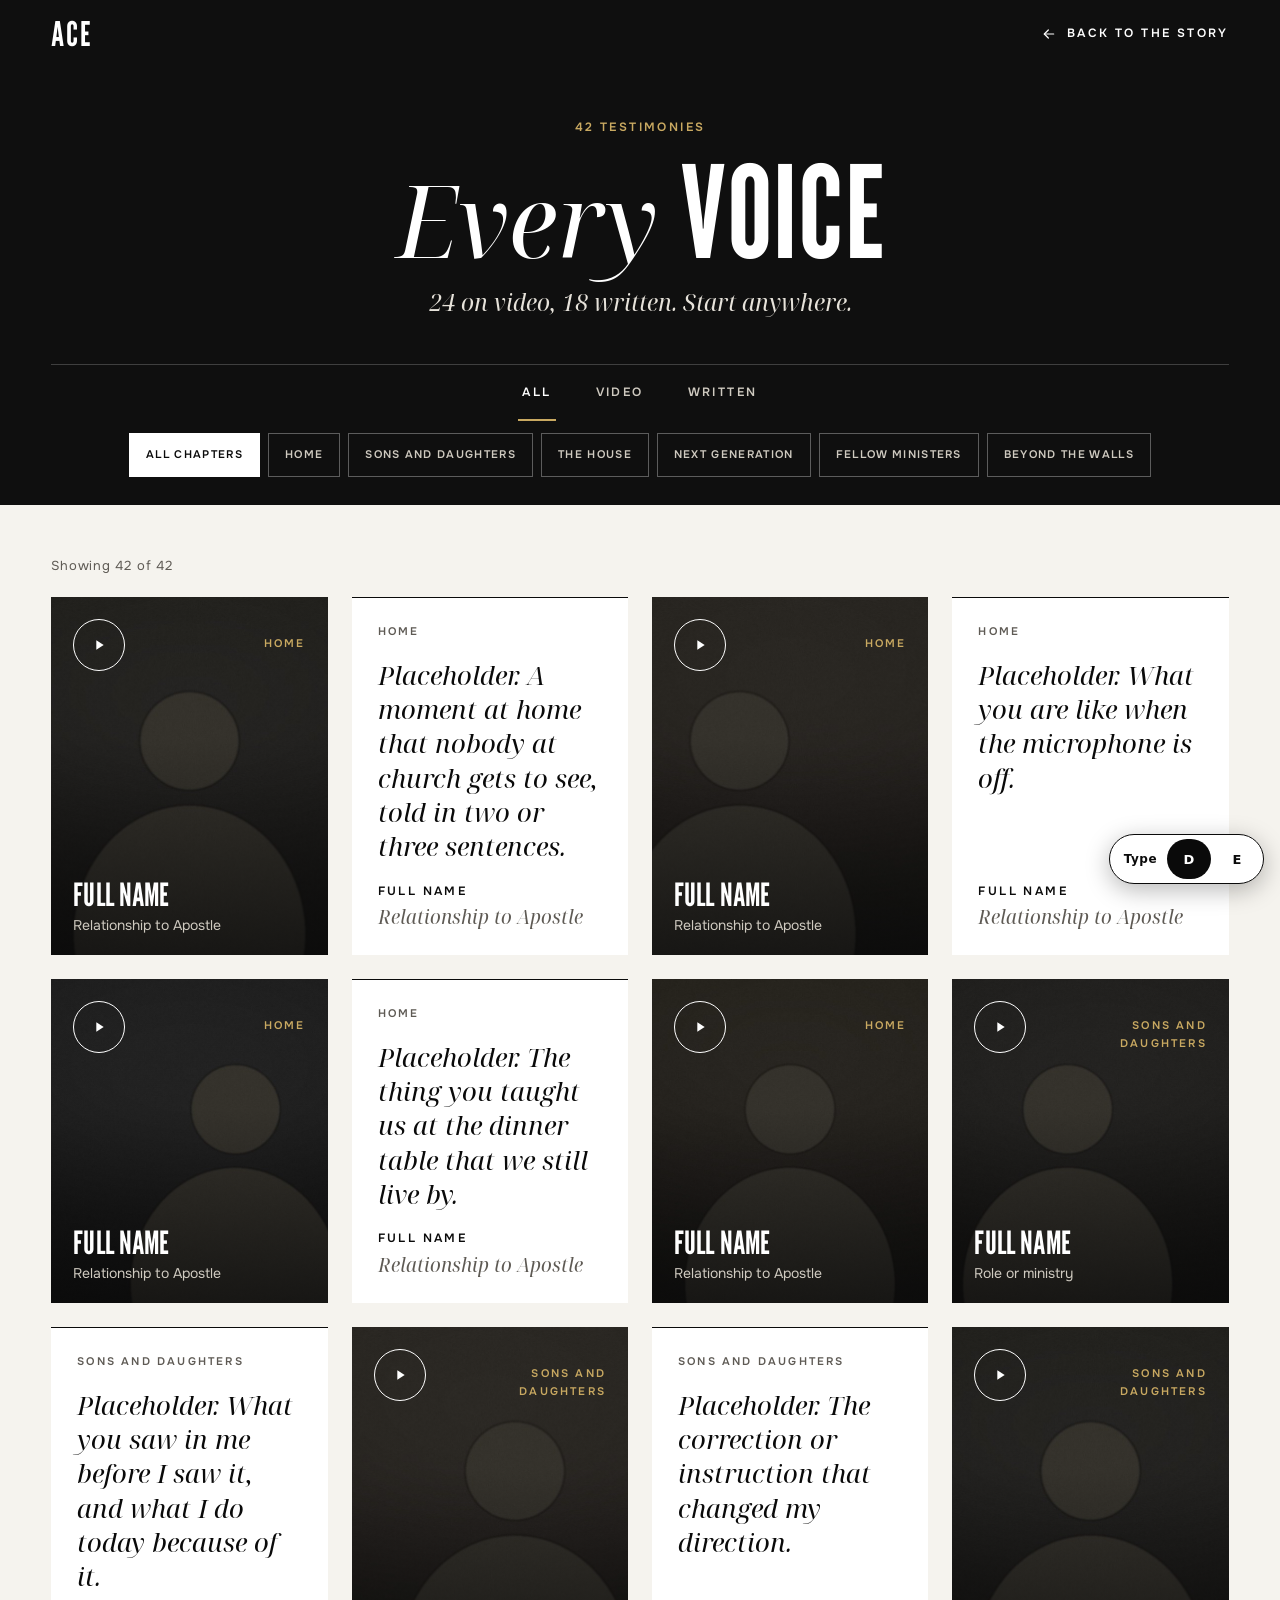
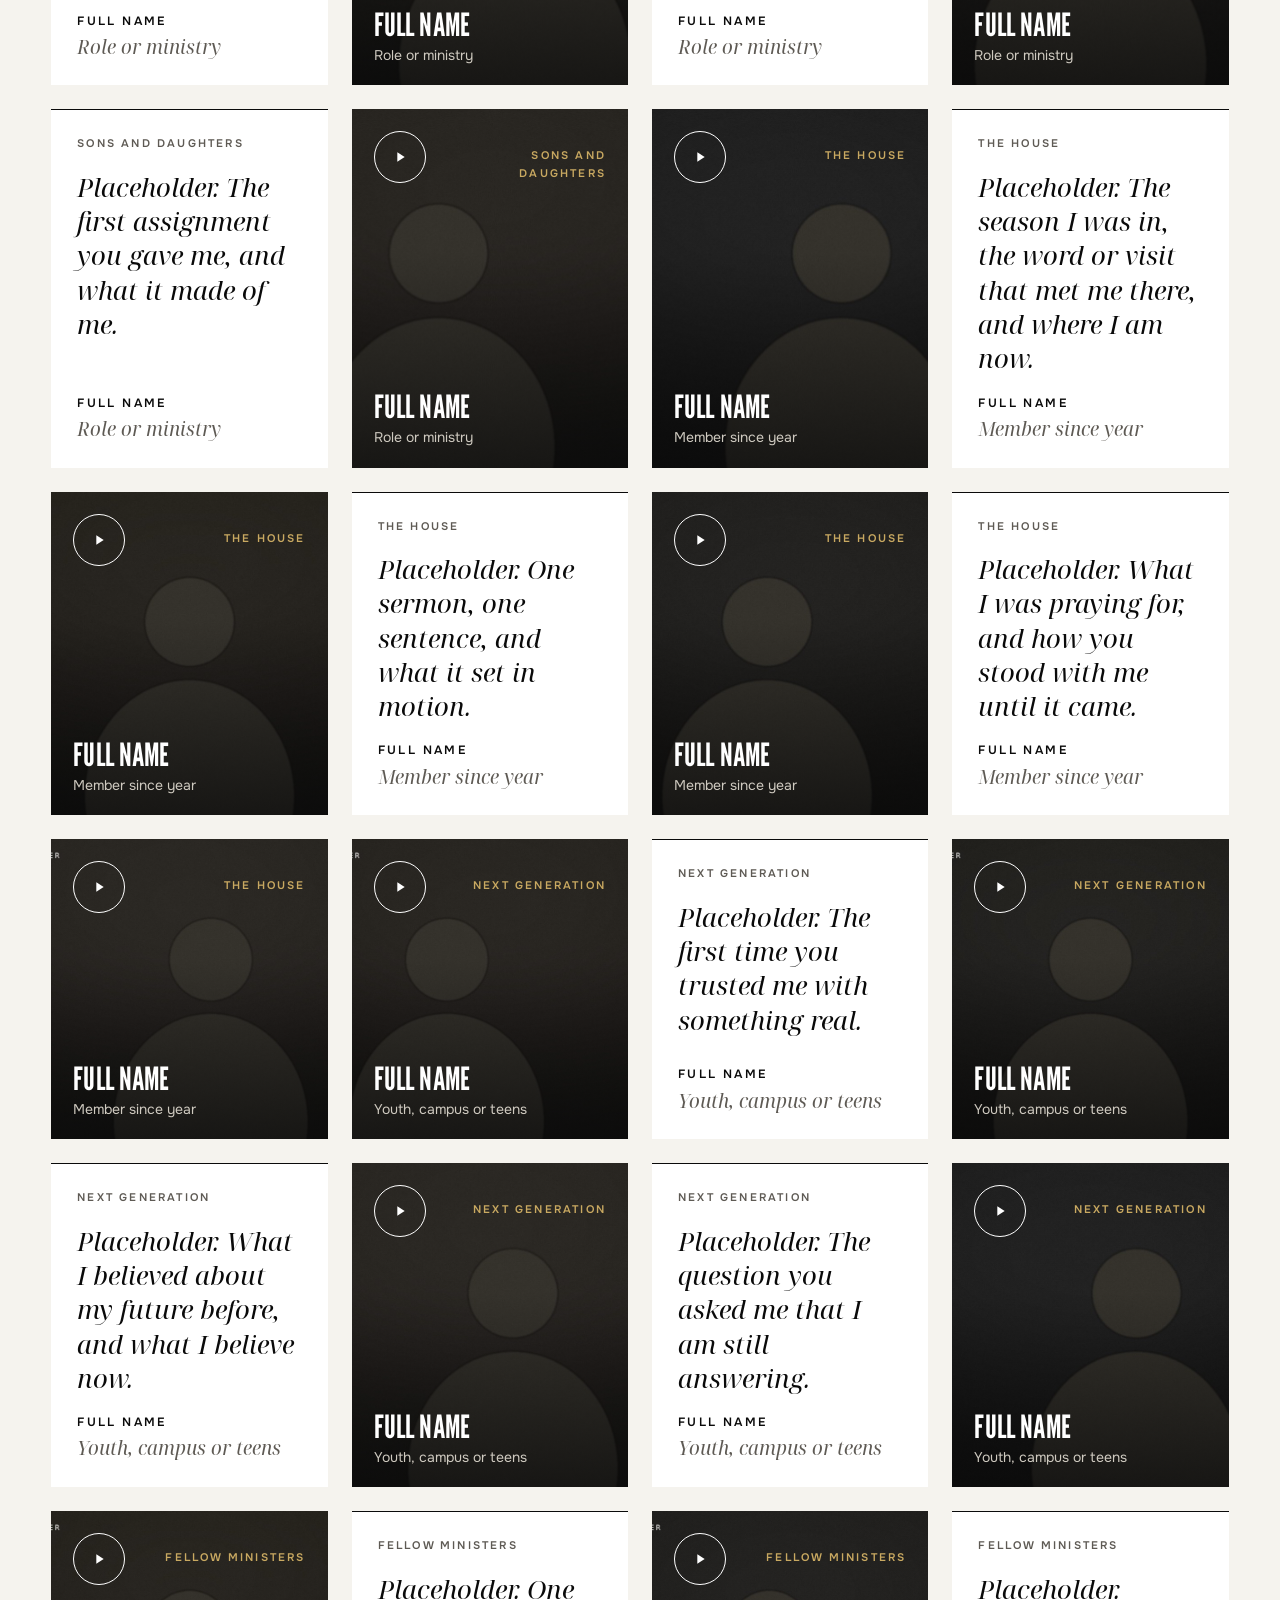
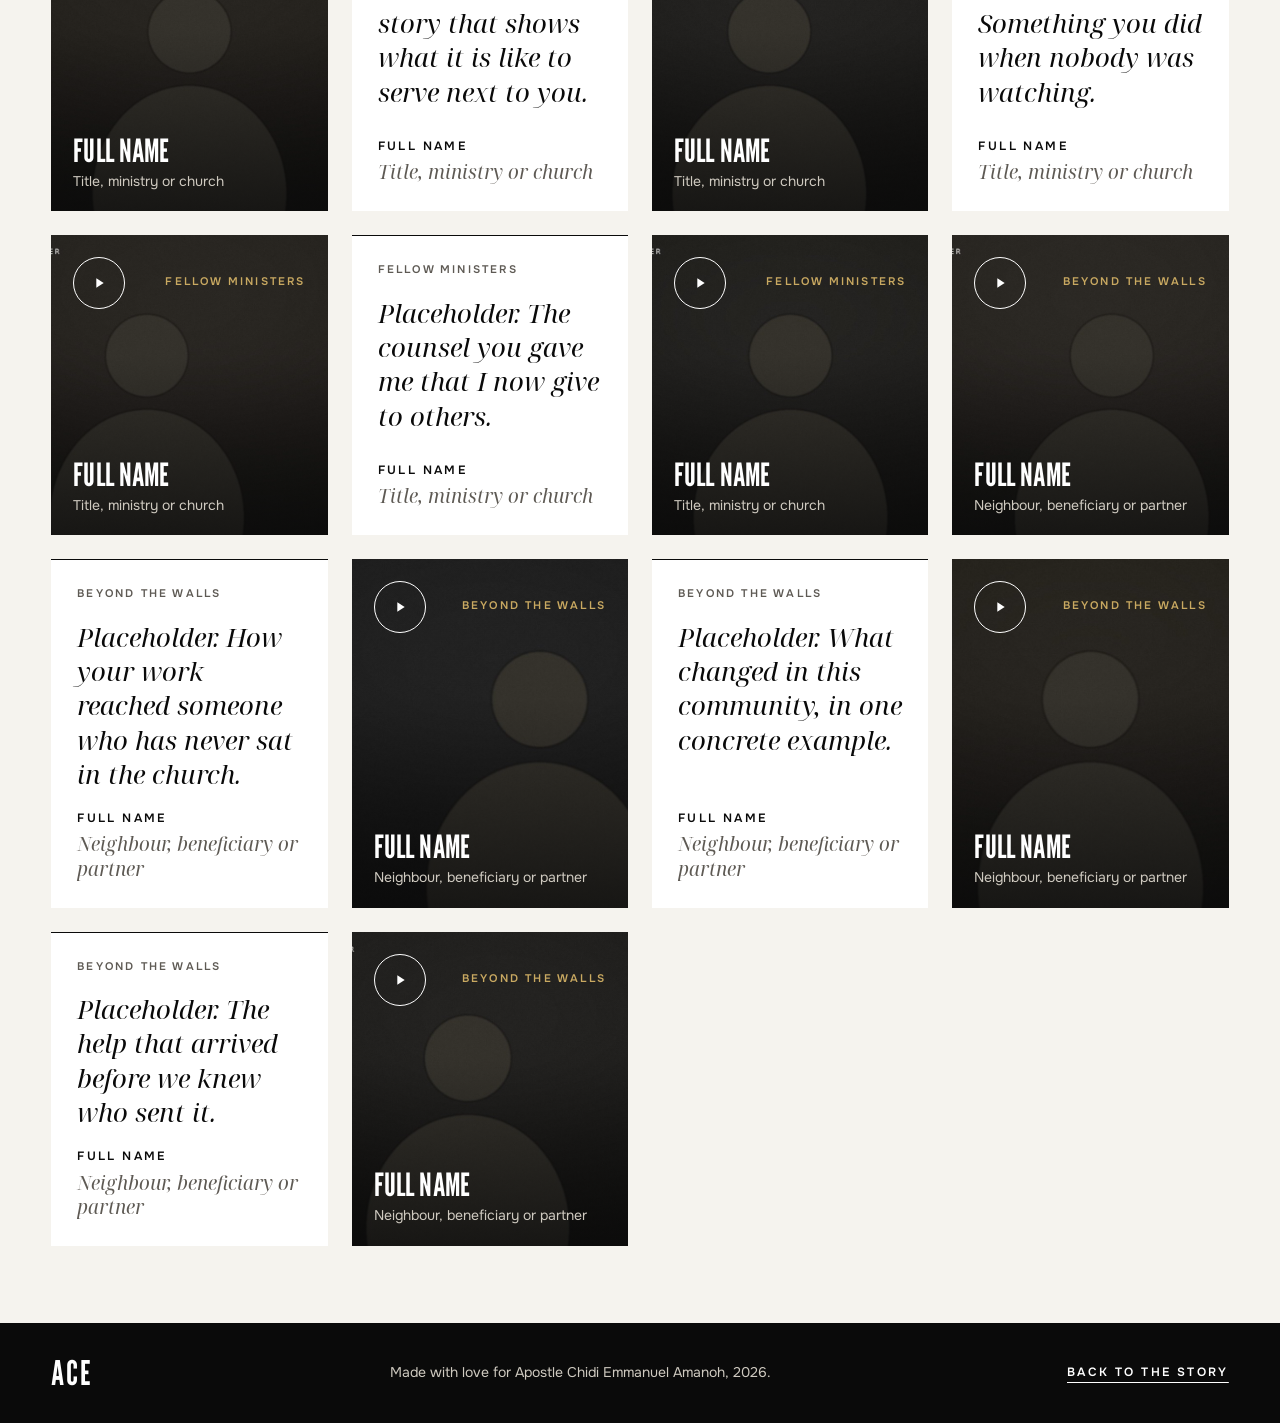
==== voices.html @ 526bfc8c "first commit" ====
<!doctype html>
<html lang="en" data-type="d">
<head>
<meta charset="utf-8">
<meta name="viewport" content="width=device-width, initial-scale=1, viewport-fit=cover">
<title>Every voice · Apostle Chidi Emmanuel Amanoh</title>
<meta name="description" content="Every video and written testimony in the birthday tribute to Apostle Chidi Emmanuel Amanoh.">
<meta name="theme-color" content="#0A0A0A">
<link rel="icon" href="assets/img/favicon.svg" type="image/svg+xml">
<link rel="stylesheet" href="css/fonts.css">
<link rel="stylesheet" href="css/styles.css">
<script src="js/type-review.js"></script>
</head>
<body class="page-voices">
<a class="skip" href="#testimonies">Skip to the testimonies</a>

<header class="voices-top">
  <div class="site-header site-header--static">
    <a class="monogram" href="index.html" aria-label="Back to the story" data-bind="honoree.initials">ACE</a>
    <nav class="site-nav" aria-label="Site">
      <a href="index.html"><svg aria-hidden="true" viewBox="0 0 24 24" width="16" height="16" fill="none" stroke="currentColor" stroke-width="1.8" stroke-linecap="round" stroke-linejoin="round"><path d="M19 12H5"></path><path d="M11 6l-6 6 6 6"></path></svg>Back to the story</a>
    </nav>
  </div>

  <div class="voices-hero">
    <div class="voices-hero__inner">
      <p class="eyebrow eyebrow--gold"><span data-count-all></span> testimonies</p>
      <h1 class="voices-hero__title"><span class="t-lead">Every</span> <span class="t-key">voice</span></h1>
      <p class="voices-hero__line"><span data-count-video></span> on video, <span data-count-text></span> written. Start anywhere.</p>
      <div class="filters">
        <div class="tabs" role="group" aria-label="Filter by format">
          <button class="tab" type="button" id="filter-all" data-type="all" aria-pressed="true">All</button>
          <button class="tab" type="button" id="filter-video" data-type="video" aria-pressed="false">Video</button>
          <button class="tab" type="button" id="filter-text" data-type="text" aria-pressed="false">Written</button>
        </div>
        <div class="chips" role="group" aria-label="Filter by chapter" data-chips></div>
      </div>
    </div>
  </div>
</header>

<main class="voices" id="testimonies">
  <div class="voices__inner">
    <p class="voices__showing" data-showing aria-live="polite"></p>
    <noscript><p class="noscript">This page needs JavaScript to show the testimonies. Please turn it on and reload.</p></noscript>
    <div class="grid" data-grid></div>
    <div class="empty" data-empty hidden>
      <p>No testimonies match these filters yet.</p>
      <button class="link" type="button" data-reset>Show all</button>
    </div>
  </div>
</main>

<footer class="site-footer">
  <div class="site-footer__inner">
    <span class="monogram" data-bind="honoree.initials">ACE</span>
    <p>Made with love for <span data-bind="honoree.name">Apostle Chidi Emmanuel Amanoh</span>, <span data-bind="occasion.year">2026</span>.</p>
    <a class="link" href="index.html">Back to the story</a>
  </div>
</footer>

<script src="js/content.js"></script>
<script src="js/main.js"></script>
</body>
</html>
---- css/fonts.css ----
/* Self-hosted variable fonts (SIL Open Font License). Subsets: Latin, Latin Extended, Vietnamese (covers Igbo and Yoruba dot-below letters).
   Type D uses League Gothic, Noto Serif Display (italic) and Onest. Type E uses Archivo. */
@font-face{font-family:'League Gothic';font-style:normal;font-weight:400;font-stretch:75% 100%;font-display:swap;src:url('../assets/fonts/league-gothic-vietnamese-wdth-normal.woff2') format('woff2');unicode-range:U+0102-0103,U+0110-0111,U+0128-0129,U+0168-0169,U+01A0-01A1,U+01AF-01B0,U+0300-0301,U+0303-0304,U+0308-0309,U+0323,U+0329,U+1EA0-1EF9,U+20AB}
@font-face{font-family:'League Gothic';font-style:normal;font-weight:400;font-stretch:75% 100%;font-display:swap;src:url('../assets/fonts/league-gothic-latin-ext-wdth-normal.woff2') format('woff2');unicode-range:U+0100-02BA,U+02BD-02C5,U+02C7-02CC,U+02CE-02D7,U+02DD-02FF,U+0304,U+0308,U+0329,U+1D00-1DBF,U+1E00-1E9F,U+1EF2-1EFF,U+2020,U+20A0-20AB,U+20AD-20C0,U+2113,U+2C60-2C7F,U+A720-A7FF}
@font-face{font-family:'League Gothic';font-style:normal;font-weight:400;font-stretch:75% 100%;font-display:swap;src:url('../assets/fonts/league-gothic-latin-wdth-normal.woff2') format('woff2');unicode-range:U+0000-00FF,U+0131,U+0152-0153,U+02BB-02BC,U+02C6,U+02DA,U+02DC,U+0304,U+0308,U+0329,U+2000-206F,U+20AC,U+2122,U+2191,U+2193,U+2212,U+2215,U+FEFF,U+FFFD}
@font-face{font-family:'Noto Serif Display';font-style:italic;font-weight:100 900;font-display:swap;src:url('../assets/fonts/noto-serif-display-vietnamese-wght-italic.woff2') format('woff2');unicode-range:U+0102-0103,U+0110-0111,U+0128-0129,U+0168-0169,U+01A0-01A1,U+01AF-01B0,U+0300-0301,U+0303-0304,U+0308-0309,U+0323,U+0329,U+1EA0-1EF9,U+20AB}
@font-face{font-family:'Noto Serif Display';font-style:italic;font-weight:100 900;font-display:swap;src:url('../assets/fonts/noto-serif-display-latin-ext-wght-italic.woff2') format('woff2');unicode-range:U+0100-02BA,U+02BD-02C5,U+02C7-02CC,U+02CE-02D7,U+02DD-02FF,U+0304,U+0308,U+0329,U+1D00-1DBF,U+1E00-1E9F,U+1EF2-1EFF,U+2020,U+20A0-20AB,U+20AD-20C0,U+2113,U+2C60-2C7F,U+A720-A7FF}
@font-face{font-family:'Noto Serif Display';font-style:italic;font-weight:100 900;font-display:swap;src:url('../assets/fonts/noto-serif-display-latin-wght-italic.woff2') format('woff2');unicode-range:U+0000-00FF,U+0131,U+0152-0153,U+02BB-02BC,U+02C6,U+02DA,U+02DC,U+0304,U+0308,U+0329,U+2000-206F,U+20AC,U+2122,U+2191,U+2193,U+2212,U+2215,U+FEFF,U+FFFD}
@font-face{font-family:'Onest';font-style:normal;font-weight:100 900;font-display:swap;src:url('../assets/fonts/onest-vietnamese-wght-normal.woff2') format('woff2');unicode-range:U+0102-0103,U+0110-0111,U+0128-0129,U+0168-0169,U+01A0-01A1,U+01AF-01B0,U+0300-0301,U+0303-0304,U+0308-0309,U+0323,U+0329,U+1EA0-1EF9,U+20AB}
@font-face{font-family:'Onest';font-style:normal;font-weight:100 900;font-display:swap;src:url('../assets/fonts/onest-latin-ext-wght-normal.woff2') format('woff2');unicode-range:U+0100-02BA,U+02BD-02C5,U+02C7-02CC,U+02CE-02D7,U+02DD-02FF,U+0304,U+0308,U+0329,U+1D00-1DBF,U+1E00-1E9F,U+1EF2-1EFF,U+2020,U+20A0-20AB,U+20AD-20C0,U+2113,U+2C60-2C7F,U+A720-A7FF}
@font-face{font-family:'Onest';font-style:normal;font-weight:100 900;font-display:swap;src:url('../assets/fonts/onest-latin-wght-normal.woff2') format('woff2');unicode-range:U+0000-00FF,U+0131,U+0152-0153,U+02BB-02BC,U+02C6,U+02DA,U+02DC,U+0304,U+0308,U+0329,U+2000-206F,U+20AC,U+2122,U+2191,U+2193,U+2212,U+2215,U+FEFF,U+FFFD}
@font-face{font-family:'Archivo';font-style:normal;font-weight:100 900;font-stretch:62% 125%;font-display:swap;src:url('../assets/fonts/archivo-vietnamese-standard-normal.woff2') format('woff2');unicode-range:U+0102-0103,U+0110-0111,U+0128-0129,U+0168-0169,U+01A0-01A1,U+01AF-01B0,U+0300-0301,U+0303-0304,U+0308-0309,U+0323,U+0329,U+1EA0-1EF9,U+20AB}
@font-face{font-family:'Archivo';font-style:normal;font-weight:100 900;font-stretch:62% 125%;font-display:swap;src:url('../assets/fonts/archivo-latin-ext-standard-normal.woff2') format('woff2');unicode-range:U+0100-02BA,U+02BD-02C5,U+02C7-02CC,U+02CE-02D7,U+02DD-02FF,U+0304,U+0308,U+0329,U+1D00-1DBF,U+1E00-1E9F,U+1EF2-1EFF,U+2020,U+20A0-20AB,U+20AD-20C0,U+2113,U+2C60-2C7F,U+A720-A7FF}
@font-face{font-family:'Archivo';font-style:normal;font-weight:100 900;font-stretch:62% 125%;font-display:swap;src:url('../assets/fonts/archivo-latin-standard-normal.woff2') format('woff2');unicode-range:U+0000-00FF,U+0131,U+0152-0153,U+02BB-02BC,U+02C6,U+02DA,U+02DC,U+0304,U+0308,U+0329,U+2000-206F,U+20AC,U+2122,U+2191,U+2193,U+2212,U+2215,U+FEFF,U+FFFD}
@font-face{font-family:'Archivo';font-style:italic;font-weight:100 900;font-stretch:62% 125%;font-display:swap;src:url('../assets/fonts/archivo-vietnamese-standard-italic.woff2') format('woff2');unicode-range:U+0102-0103,U+0110-0111,U+0128-0129,U+0168-0169,U+01A0-01A1,U+01AF-01B0,U+0300-0301,U+0303-0304,U+0308-0309,U+0323,U+0329,U+1EA0-1EF9,U+20AB}
@font-face{font-family:'Archivo';font-style:italic;font-weight:100 900;font-stretch:62% 125%;font-display:swap;src:url('../assets/fonts/archivo-latin-ext-standard-italic.woff2') format('woff2');unicode-range:U+0100-02BA,U+02BD-02C5,U+02C7-02CC,U+02CE-02D7,U+02DD-02FF,U+0304,U+0308,U+0329,U+1D00-1DBF,U+1E00-1E9F,U+1EF2-1EFF,U+2020,U+20A0-20AB,U+20AD-20C0,U+2113,U+2C60-2C7F,U+A720-A7FF}
@font-face{font-family:'Archivo';font-style:italic;font-weight:100 900;font-stretch:62% 125%;font-display:swap;src:url('../assets/fonts/archivo-latin-standard-italic.woff2') format('woff2');unicode-range:U+0000-00FF,U+0131,U+0152-0153,U+02BB-02BC,U+02C6,U+02DA,U+02DC,U+0304,U+0308,U+0329,U+2000-206F,U+20AC,U+2122,U+2191,U+2193,U+2212,U+2215,U+FEFF,U+FFFD}
---- css/styles.css ----
/* Layout: stacked full-bleed video panels, one heading, one line and one action per screen,
   with quiet type-only spreads between them. Single deliberate look: dark panels, paper spreads.

   Two type treatments are in this file while the choice is open. The <html data-type> attribute
   selects one (set by js/type-review.js):
     d  League Gothic names, Noto Serif Display italic as the voice, Onest for the rest  (default)
     e  Archivo throughout, wide light set against narrow heavy */
:root {
  --ink: #0A0A0A;
  --night: #0F0F0F;
  --panel: #161616;
  --paper: #F5F3EE;
  --white: #FFFFFF;
  --stone: #5E5A54;
  --mist: #CFCAC0;
  --pearl: #E6E2DA;
  --gold: #C9A961;

  /* Type D */
  --f-display: 'League Gothic', 'Arial Narrow', Impact, sans-serif;
  --f-voice: 'Noto Serif Display', 'Iowan Old Style', 'Palatino Linotype', Georgia, serif;
  --f-body: 'Onest', 'Helvetica Neue', Arial, system-ui, sans-serif;
  --display-weight: 400;
  --display-stretch: 100%;
  --display-tracking: 0.005em;
  --voice-style: italic;
  --voice-weight: 400;
  --label-stretch: 100%;
  --label-tracking: 0.2em;
  --hero-size: clamp(3.6rem, 13.5vw, 12rem);
  --panel-title: clamp(3.1rem, 7.6vw, 7rem);
  --split-title: clamp(2.9rem, 5.4vw, 5.25rem);
  --closing-title: clamp(4.5rem, 15vw, 13rem);
  --voices-title: clamp(3.75rem, 10vw, 9rem);
  --name-size: 2rem;
  --quote-lg: clamp(1.625rem, 3.2vw, 2.75rem);
  --quote-md: 1.625rem;

  --gutter: clamp(20px, 4vw, 56px);
  --max: 1200px;
  --ease: cubic-bezier(0.2, 0.7, 0.2, 1);
  color-scheme: light;
}

:root[data-type="e"] {
  --f-display: 'Archivo', 'Arial Narrow', Arial, sans-serif;
  --f-voice: 'Archivo', 'Helvetica Neue', Arial, sans-serif;
  --f-body: 'Archivo', 'Helvetica Neue', Arial, system-ui, sans-serif;
  --display-weight: 800;
  --display-stretch: 62%;
  --display-tracking: 0;
  --voice-style: normal;
  --voice-weight: 400;
  --label-stretch: 125%;
  --label-tracking: 0.12em;
  --hero-size: clamp(2.6rem, 10vw, 9rem);
  --panel-title: clamp(3rem, 6.6vw, 6.25rem);
  --split-title: clamp(2.75rem, 5vw, 4.75rem);
  --closing-title: clamp(3.75rem, 12vw, 11rem);
  --voices-title: clamp(3.25rem, 9vw, 8rem);
  --name-size: 1.625rem;
  --quote-lg: clamp(1.5rem, 2.6vw, 2.25rem);
  --quote-md: 1.3125rem;
}

*, *::before, *::after { box-sizing: border-box; }
[hidden] { display: none !important; }

html { -webkit-text-size-adjust: 100%; scroll-behavior: smooth; }
body {
  margin: 0;
  background: var(--paper);
  color: var(--ink);
  font-family: var(--f-body);
  font-size: 1.0625rem;
  line-height: 1.6;
  -webkit-font-smoothing: antialiased;
  overflow-x: clip;
}
html.is-locked { overflow: hidden; }

h1, h2, p, figure, blockquote { margin: 0; }
img, video { display: block; max-width: 100%; }
a { color: inherit; }
button { font: inherit; color: inherit; }
:focus-visible { outline: 2px solid var(--gold); outline-offset: 3px; }

.skip {
  position: absolute; left: 16px; top: -80px; z-index: 50;
  padding: 12px 16px; background: var(--white); color: var(--ink);
}
.skip:focus { top: 16px; }

/* ---------- Type roles ---------- */

/* Display: names and headings */
.display, .hero__name, .closing__heading, .voices-hero__title, .years__heading, .media__name, .player__name, .monogram {
  font-family: var(--f-display); font-weight: var(--display-weight); font-stretch: var(--display-stretch);
  letter-spacing: var(--display-tracking); line-height: 0.9; text-transform: uppercase;
}
.display { text-wrap: balance; }

/* Voice: testimonies, in the words of the people */
.quote blockquote, .card--text blockquote, .story__heading {
  font-family: var(--f-voice); font-style: var(--voice-style); font-weight: var(--voice-weight);
}

/* Aside: short supporting lines */
.panel__intro, .closing__blessing, .voices-hero__line, .quote__role {
  font-family: var(--f-voice); font-style: italic; font-weight: 400;
}

/* Label: small spaced capitals */
.eyebrow, .link, .btn, .play, .site-nav a, .story__index a, .tab, .chip, .quote__name, .card__chapter,
.hero__scroll, .hero__line, .quote--inline figcaption {
  font-family: var(--f-body); font-stretch: var(--label-stretch);
  font-weight: 600; letter-spacing: var(--label-tracking); text-transform: uppercase;
}

/* Titles are written as "lead | key" with *accent* words (see js/content.js). */
.display em, .hero__name em, .closing__heading em, .voices-hero__title em, .voices-hero__title .t-lead {
  font-family: var(--f-voice); font-style: italic; font-weight: 400; font-stretch: 100%;
  font-size: 0.78em; letter-spacing: 0; text-transform: none; padding-inline: 0.03em;
}
.closing__heading .t-lead {
  display: block; margin-bottom: 0.32em;
  font-family: var(--f-voice); font-style: italic; font-weight: 400; font-stretch: 100%;
  font-size: max(0.2em, 1.5rem); line-height: 1.1; letter-spacing: 0; text-transform: none; color: var(--gold);
}

:root[data-type="e"] :is(.display, .hero__name, .closing__heading, .voices-hero__title) em {
  font: inherit; letter-spacing: inherit; text-transform: inherit; padding: 0;
}
:root[data-type="e"] .t-key { display: block; }
:root[data-type="e"] :is(.display, .hero__name, .closing__heading, .voices-hero__title) .t-lead {
  display: block; margin-bottom: 0.3em;
  font-family: var(--f-display); font-style: normal; font-weight: 300; font-stretch: 125%;
  font-size: max(0.25em, 0.8125rem); line-height: 1.3; letter-spacing: 0.08em; text-transform: uppercase;
  color: inherit; padding: 0;
}
:root[data-type="e"] :is(.hero__name, .closing__heading, .voices-hero__title) .t-lead {
  font-size: max(0.4em, 1rem); margin-bottom: 0.12em; letter-spacing: 0.06em;
}
:root[data-type="e"] .story__heading { font-weight: 500; letter-spacing: -0.01em; }

/* ---------- Shared pieces ---------- */
.eyebrow { font-size: 0.75rem; line-height: 1.4; color: var(--stone); }
.eyebrow--gold { color: var(--gold); }
.eyebrow--mist { color: var(--mist); }
.eyebrow--white { color: var(--white); }

.link {
  display: inline-flex; align-items: center; min-height: 44px; padding: 0;
  background: none; border: 0; cursor: pointer; font-size: 0.75rem;
  text-decoration: underline; text-decoration-thickness: 1px; text-underline-offset: 6px;
}
.link:hover { text-decoration-thickness: 2px; }

.btn {
  display: inline-flex; align-items: center; justify-content: center;
  min-height: 52px; padding: 0 30px; border: 1px solid var(--white);
  font-size: 0.75rem; text-decoration: none; transition: background-color 0.25s, color 0.25s;
}
.btn--solid { background: var(--white); color: var(--ink); }
.btn--solid:hover { background: transparent; color: var(--white); }
.btn--ghost { color: var(--white); }
.btn--ghost:hover { background: var(--white); color: var(--ink); }

.play {
  display: inline-flex; align-items: center; gap: 14px; min-height: 56px; padding: 0;
  background: none; border: 0; cursor: pointer; text-align: left; font-size: 0.75rem;
}
.play__ring {
  flex: none; display: grid; place-items: center; width: 56px; height: 56px;
  border: 1px solid currentColor; border-radius: 50%;
  transition: background-color 0.25s, color 0.25s;
}
.play:hover .play__ring, .media:hover .play__ring { background: var(--white); color: var(--ink); border-color: var(--white); }
.play__who { color: var(--mist); }

/* ---------- Header ---------- */
.site-header {
  position: fixed; top: 0; left: 0; right: 0; z-index: 20;
  display: flex; align-items: center; justify-content: space-between; gap: 16px;
  padding: calc(12px + env(safe-area-inset-top, 0px)) var(--gutter) 12px;
  color: var(--white); transition: background-color 0.3s;
}
.site-header.is-solid { background: rgba(10, 10, 10, 0.94); }
.site-header--static { position: relative; }

.monogram {
  display: inline-flex; align-items: center; min-height: 44px;
  font-size: 2.125rem; line-height: 1; letter-spacing: 0.06em; text-decoration: none; color: var(--white);
}
:root[data-type="e"] .monogram { font-size: 1.125rem; font-weight: 700; font-stretch: 125%; letter-spacing: 0.2em; }

.site-nav { display: flex; align-items: center; gap: clamp(14px, 3vw, 34px); }
.site-nav a {
  display: inline-flex; align-items: center; gap: 10px; min-height: 44px;
  font-size: 0.75rem; text-decoration: none; text-underline-offset: 8px;
}
.site-nav a:hover { text-decoration: underline; text-decoration-thickness: 1px; }
@media (max-width: 560px) {
  .site-nav__mid { display: none !important; }
  .site-nav a { font-size: 0.6875rem; letter-spacing: 0.1em; }
}

/* ---------- Background video ---------- */
.bg { position: absolute; inset: 0; overflow: hidden; background: var(--night); }
.bg video, .bg img { position: absolute; inset: 0; width: 100%; height: 100%; object-fit: cover; }
.bg::after {
  content: ''; position: absolute; inset: 0;
  background: linear-gradient(180deg, rgba(10, 10, 10, 0.55) 0%, rgba(10, 10, 10, 0.2) 38%, rgba(10, 10, 10, 0.74) 100%);
}

/* ---------- Hero ---------- */
.hero {
  position: relative; overflow: hidden;
  display: flex; flex-direction: column; align-items: center; justify-content: center;
  min-height: max(560px, 95vh);
  min-height: max(560px, 95svh);
  padding: 120px var(--gutter) 112px;
  background: var(--night); color: var(--white); text-align: center;
}
.hero__inner {
  position: relative; display: flex; flex-direction: column; align-items: center; gap: 20px;
  max-width: 100%;
}
.hero__eyebrow { display: flex; flex-direction: column-reverse; align-items: center; gap: 10px; color: var(--gold); }
.hero__greeting { font-family: var(--f-voice); font-style: italic; font-weight: 400; line-height: 1; font-size: clamp(1.6rem, 3vw, 2.75rem); }
.hero__greeting::after { content: ','; }
.hero__date { font-size: 0.75rem; font-weight: 600; letter-spacing: var(--label-tracking); text-transform: uppercase; }
.hero__name { font-size: var(--hero-size); line-height: 0.88; }
.hero__name span { display: block; white-space: nowrap; }
.hero__line { font-size: 0.8125rem; font-weight: 400; line-height: 1.5; color: var(--pearl); text-wrap: balance; }
.hero .play { margin-top: 10px; }

:root[data-type="e"] .hero__eyebrow { flex-direction: row; gap: 0.7em; }
:root[data-type="e"] .hero__greeting {
  font-family: var(--f-body); font-style: normal; font-weight: 600; font-stretch: 125%;
  font-size: 0.75rem; letter-spacing: var(--label-tracking); text-transform: uppercase;
}
:root[data-type="e"] .hero__greeting::after { content: none; }
:root[data-type="e"] .hero__date { font-stretch: 125%; }
:root[data-type="e"] .hero__date::before { content: '\00B7'; margin-right: 0.7em; }
:root[data-type="e"] .hero__line {
  font-stretch: 100%; font-style: italic; font-weight: 400; letter-spacing: 0; text-transform: none;
  font-size: clamp(1.0625rem, 1.6vw, 1.3125rem);
}

.hero__scroll {
  position: absolute; left: 50%; bottom: 20px; transform: translateX(-50%);
  display: flex; flex-direction: column; align-items: center; gap: 10px; min-height: 44px;
  font-size: 0.6875rem; text-decoration: none; color: var(--mist);
}
.hero__scroll-line { width: 1px; height: 34px; background: currentColor; transform-origin: top; }

@media (prefers-reduced-motion: no-preference) {
  .hero__inner > * { animation: rise 0.9s var(--ease) both; }
  .hero__inner > :nth-child(2) { animation-delay: 0.12s; }
  .hero__inner > :nth-child(3) { animation-delay: 0.26s; }
  .hero__inner > :nth-child(4) { animation-delay: 0.4s; }
  .hero__scroll-line { animation: drip 2.4s ease-in-out infinite; }
  /* Type E: the name settles from wide to narrow as the page opens. */
  :root[data-type="e"] .hero__name .t-key { animation: narrow 1.4s var(--ease) 0.15s both; }
  :root[data-type="e"] .hero__name .t-lead { animation: widen 1.4s var(--ease) 0.15s both; }
}
@keyframes rise { from { opacity: 0; transform: translateY(16px); } }
@keyframes drip { 0%, 100% { transform: scaleY(0.35); } 50% { transform: scaleY(1); } }
@keyframes narrow { from { font-stretch: 86%; } }
@keyframes widen { from { font-stretch: 100%; letter-spacing: 0; } }

/* ---------- Story ---------- */
.story { background: var(--paper); padding-block: clamp(64px, 9vw, 128px); padding-inline: var(--gutter); text-align: center; }
.story__inner { max-width: 900px; margin-inline: auto; display: flex; flex-direction: column; align-items: center; gap: 24px; }
.story__heading { line-height: 1.2; text-wrap: balance; font-size: clamp(1.75rem, 3.4vw, 2.875rem); }
.story__meta { color: var(--stone); }
.story__index { display: flex; flex-wrap: wrap; justify-content: center; gap: 0 30px; margin-top: 8px; }
.story__index a {
  display: inline-flex; align-items: center; gap: 0.7em; min-height: 44px;
  font-size: 0.75rem; letter-spacing: 0.14em; text-decoration: none; text-underline-offset: 6px;
}
.story__index a:hover { text-decoration: underline; text-decoration-thickness: 1px; }
.story__index .num { color: var(--stone); font-variant-numeric: tabular-nums; }

/* ---------- Chapters ---------- */
.chapter { scroll-margin-top: 68px; }

.panel {
  position: relative; overflow: hidden;
  display: flex; flex-direction: column; justify-content: flex-end;
  min-height: clamp(560px, 88vh, 820px);
  min-height: clamp(560px, 88svh, 820px);
  padding: 120px var(--gutter) 56px;
  background: var(--night); color: var(--white);
}
.panel__inner {
  position: relative; width: 100%; max-width: var(--max); margin-inline: auto;
  display: flex; flex-wrap: wrap; align-items: flex-end; justify-content: space-between; gap: 40px 48px;
}
.panel--flip .panel__inner { flex-direction: row-reverse; }
.panel__text { flex: 1 1 420px; min-width: 0; max-width: 680px; display: flex; flex-direction: column; align-items: flex-start; gap: 16px; }
.panel__text .display { font-size: var(--panel-title); }
.panel__intro { line-height: 1.35; color: var(--pearl); max-width: 36ch; font-size: clamp(1.1875rem, 1.7vw, 1.5rem); }
:root[data-type="e"] .panel__intro { font-size: clamp(1.0625rem, 1.4vw, 1.25rem); line-height: 1.45; }
.panel__more { flex: 0 1 420px; min-width: 0; display: flex; flex-direction: column; gap: 12px; }
.thumbs { display: grid; grid-template-columns: repeat(3, minmax(0, 132px)); gap: 12px; }
.thumb {
  display: flex; flex-direction: column; gap: 8px; min-width: 0; padding: 0;
  background: none; border: 0; cursor: pointer; text-align: left; color: var(--white);
}
.thumb__img { position: relative; display: block; aspect-ratio: 16 / 9; overflow: hidden; background: var(--panel); }
.thumb__img::after { content: ''; position: absolute; inset: 0; border: 1px solid rgba(255, 255, 255, 0.3); }
.thumb__img img { width: 100%; height: 100%; object-fit: cover; transition: transform 0.6s var(--ease); }
.thumb:hover .thumb__img img { transform: scale(1.07); }
.thumb__img svg { position: absolute; left: 9px; bottom: 9px; z-index: 1; }
.thumb__name { font-size: 0.8125rem; line-height: 1.3; color: var(--mist); overflow-wrap: anywhere; }

.panel--center { justify-content: center; padding-bottom: 88px; }
.panel--center .panel__inner { flex-direction: column; align-items: center; text-align: center; gap: 36px; }
.panel--center .panel__text { flex: none; max-width: 900px; align-items: center; }
.panel--center .panel__more { flex: none; align-items: center; }

/* Written testimonies */
.quote__who { display: flex; flex-direction: column; gap: 4px; }
.quote__name { font-size: 0.75rem; }
.quote__role { font-size: 1.1875rem; line-height: 1.3; color: var(--stone); }
:root[data-type="e"] .quote__role { font-size: 0.9375rem; }

.spread { background: var(--white); padding-block: clamp(64px, 8vw, 112px); padding-inline: var(--gutter); }
.quote--spread { max-width: 920px; margin-inline: auto; display: flex; flex-direction: column; align-items: center; gap: 28px; text-align: center; }
.quote--spread blockquote { line-height: 1.25; text-wrap: balance; font-size: var(--quote-lg); }
.quote__rule { width: 48px; height: 1px; background: var(--ink); }

.row { background: var(--white); padding-block: clamp(56px, 7vw, 96px); padding-inline: var(--gutter); }
.row__inner { max-width: var(--max); margin-inline: auto; display: flex; flex-direction: column; gap: 36px; }
.row__grid { display: grid; grid-template-columns: repeat(auto-fit, minmax(240px, 1fr)); gap: 40px 56px; }
.quote--col { padding-top: 24px; border-top: 1px solid var(--ink); display: flex; flex-direction: column; gap: 20px; }
.quote--col blockquote { font-size: var(--quote-md); line-height: 1.32; }
.quote--col .quote__who { margin-top: auto; }

.split { display: flex; flex-wrap: wrap; background: var(--paper); }
.split--flip { flex-direction: row-reverse; }
.years + .chapter .split { background: var(--white); }

.media {
  position: relative; display: block; overflow: hidden; padding: 0; border: 0;
  background: var(--panel); color: var(--white); cursor: pointer; text-align: left;
}
.media > img { position: absolute; inset: 0; width: 100%; height: 100%; object-fit: cover; transition: transform 0.9s var(--ease); }
.media:hover > img { transform: scale(1.03); }
.media::after {
  content: ''; position: absolute; inset: 0;
  background: linear-gradient(180deg, rgba(10, 10, 10, 0.1) 40%, rgba(10, 10, 10, 0.72) 100%);
}
.media .play__ring { position: absolute; z-index: 1; left: 50%; top: 50%; width: 72px; height: 72px; margin: -36px 0 0 -36px; }
.media__caption { position: absolute; z-index: 1; left: 24px; right: 24px; bottom: 22px; display: flex; flex-direction: column; gap: 6px; }
.media__name { font-size: var(--name-size); line-height: 1; }
.media__role { font-size: 0.875rem; line-height: 1.4; color: var(--mist); }

.split__media { flex: 1 1 460px; min-width: 0; min-height: clamp(320px, 46vw, 640px); }
.split__body {
  flex: 1 1 460px; min-width: 0;
  padding: clamp(48px, 6vw, 88px) clamp(20px, 6vw, 88px);
  display: flex; flex-direction: column; justify-content: center; align-items: flex-start; gap: 18px;
}
.split__body .display { font-size: var(--split-title); }
.split__intro { color: var(--stone); max-width: 44ch; }
.quote--inline { align-self: stretch; margin-top: 12px; padding-top: 22px; border-top: 1px solid var(--ink); display: flex; flex-direction: column; gap: 14px; }
.quote--inline blockquote { font-size: var(--quote-md); line-height: 1.32; }
.quote--inline figcaption { font-size: 0.75rem; }
.quote--inline figcaption span { font-weight: 400; color: var(--stone); }

/* ---------- Through the years ---------- */
.years { background: var(--paper); padding-block: clamp(56px, 6vw, 96px); padding-inline: var(--gutter); }
.years__inner { max-width: var(--max); margin-inline: auto; display: flex; flex-direction: column; gap: 32px; }
.years__heading { font-size: clamp(2.5rem, 4.6vw, 4.25rem); }
:root[data-type="e"] .years__heading { font-size: clamp(2.25rem, 4vw, 3.75rem); }
.years__grid { display: grid; grid-template-columns: repeat(auto-fit, minmax(140px, 1fr)); gap: 16px; }
.years figure { display: flex; flex-direction: column; gap: 10px; min-width: 0; }
.years img { width: 100%; height: auto; aspect-ratio: 4 / 5; object-fit: cover; background: #E2DDD3; }
.years figcaption { font-size: 0.8125rem; line-height: 1.4; color: var(--stone); }

/* ---------- Closing ---------- */
.closing {
  position: relative; overflow: hidden;
  display: flex; align-items: center; justify-content: center;
  min-height: clamp(520px, 80vh, 760px);
  min-height: clamp(520px, 80svh, 760px);
  padding: 96px var(--gutter);
  background: var(--night); color: var(--white); text-align: center;
}
.closing__inner { position: relative; max-width: 100%; display: flex; flex-direction: column; align-items: center; gap: 22px; }
.closing__heading { font-size: var(--closing-title); line-height: 0.86; }
.closing__blessing { line-height: 1.35; color: var(--pearl); max-width: 40ch; font-size: clamp(1.25rem, 2vw, 1.625rem); }
:root[data-type="e"] .closing__blessing { font-size: clamp(1.0625rem, 1.5vw, 1.3125rem); line-height: 1.45; }
.actions { display: flex; flex-wrap: wrap; justify-content: center; gap: 14px; margin-top: 10px; }

/* ---------- Footer ---------- */
.site-footer { background: var(--ink); color: var(--mist); padding-block: 28px; padding-inline: var(--gutter); }
.site-footer__inner {
  max-width: var(--max); margin-inline: auto;
  display: flex; flex-wrap: wrap; align-items: center; justify-content: space-between; gap: 8px 24px;
  font-size: 0.875rem;
}
.site-footer .link { color: var(--white); }

/* ---------- Video player ---------- */
.player {
  width: 100vw; max-width: 100vw; height: 100vh; max-height: 100vh; height: 100dvh; max-height: 100dvh;
  margin: 0; padding: 0; border: 0; background: #080808; color: var(--white);
}
.player[open] { display: flex; flex-direction: column; }
.player::backdrop { background: rgba(0, 0, 0, 0.85); }
.player__bar {
  display: flex; align-items: center; justify-content: space-between; gap: 16px;
  padding: calc(12px + env(safe-area-inset-top, 0px)) var(--gutter) 12px;
}
.player__meta { display: flex; flex-direction: column; gap: 5px; min-width: 0; }
.player__name { font-size: var(--name-size); line-height: 1; }
.player__role { font-size: 0.875rem; line-height: 1.4; color: var(--mist); }
.icon-btn {
  flex: none; display: grid; place-items: center; width: 48px; height: 48px; padding: 0;
  background: none; border: 1px solid rgba(255, 255, 255, 0.5); border-radius: 50%;
  color: var(--white); cursor: pointer; transition: background-color 0.25s, color 0.25s;
}
.icon-btn:hover { background: var(--white); color: var(--ink); }
.player__stage { flex: 1; min-height: 0; display: flex; align-items: center; justify-content: center; padding: 0 var(--gutter); }
.player__stage video { width: 100%; height: 100%; object-fit: contain; background: #000; }
.player__foot {
  display: flex; align-items: center; justify-content: center; gap: 20px;
  padding: 12px var(--gutter) calc(16px + env(safe-area-inset-bottom, 0px));
}
.player__count { min-width: 5ch; text-align: center; font-size: 0.8125rem; letter-spacing: 0.14em; font-variant-numeric: tabular-nums; color: var(--mist); }

/* ---------- Every testimony page ---------- */
.voices-top { background: var(--night); color: var(--white); }
.voices-hero { padding: clamp(24px, 4vw, 64px) var(--gutter) 0; text-align: center; }
.voices-hero__inner { max-width: var(--max); margin-inline: auto; display: flex; flex-direction: column; align-items: center; gap: 18px; }
.voices-hero__title { font-size: var(--voices-title); line-height: 0.9; }
.voices-hero__line { line-height: 1.35; color: var(--pearl); font-size: clamp(1.1875rem, 1.8vw, 1.5rem); }
:root[data-type="e"] .voices-hero__line { font-size: clamp(1.0625rem, 1.4vw, 1.25rem); }

.filters {
  align-self: stretch; margin-top: 28px; padding-bottom: 28px;
  border-top: 1px solid rgba(255, 255, 255, 0.2);
  display: flex; flex-direction: column; align-items: center; gap: 12px; min-width: 0;
}
.tabs { display: flex; flex-wrap: wrap; justify-content: center; gap: 0 36px; }
.tab {
  min-height: 56px; padding: 0 4px; background: none; border: 0; border-bottom: 2px solid transparent;
  color: var(--mist); cursor: pointer; font-size: 0.75rem;
}
.tab:hover { color: var(--white); }
.tab[aria-pressed="true"] { color: var(--white); border-bottom-color: var(--gold); }
.chips { display: flex; flex-wrap: wrap; justify-content: center; gap: 8px; max-width: 100%; }
.chip {
  flex: none; min-height: 44px; padding: 0 16px; background: none;
  border: 1px solid rgba(255, 255, 255, 0.32); color: var(--mist); cursor: pointer;
  font-size: 0.6875rem; letter-spacing: 0.12em; white-space: nowrap;
  transition: background-color 0.2s, color 0.2s;
}
.chip:hover { color: var(--white); border-color: var(--white); }
.chip[aria-pressed="true"] { background: var(--white); border-color: var(--white); color: var(--ink); }
@media (max-width: 720px) {
  .chips { flex-wrap: nowrap; justify-content: flex-start; overflow-x: auto; align-self: stretch; padding-bottom: 6px; scrollbar-width: thin; }
}

.voices { padding-block: clamp(32px, 4vw, 56px) clamp(48px, 6vw, 88px); padding-inline: var(--gutter); }
.voices__inner { max-width: var(--max); margin-inline: auto; display: flex; flex-direction: column; gap: 20px; }
.voices__showing { font-size: 0.8125rem; letter-spacing: 0.06em; color: var(--stone); }
.grid { display: grid; grid-template-columns: repeat(auto-fill, minmax(260px, 1fr)); gap: 24px; }

.card { min-height: 300px; min-width: 0; }
.card--video .play__ring { left: 22px; top: 22px; width: 52px; height: 52px; margin: 0; }
.card--video .media__caption { left: 22px; right: 22px; bottom: 20px; }
.card__chapter { position: absolute; z-index: 1; right: 22px; top: 38px; max-width: calc(100% - 110px); text-align: right; font-size: 0.6875rem; color: var(--gold); }
.card--text { background: var(--white); border-top: 1px solid var(--ink); padding: 26px; display: flex; flex-direction: column; gap: 18px; }
.card--text .eyebrow { font-size: 0.6875rem; }
.card--text blockquote { font-size: var(--quote-md); line-height: 1.32; }
.card--text .quote__who { margin-top: auto; }

.empty { padding-block: 48px; text-align: center; color: var(--stone); display: flex; flex-direction: column; align-items: center; gap: 8px; }

.noscript { padding: 48px var(--gutter); text-align: center; background: var(--white); }

@media (prefers-reduced-motion: reduce) {
  html { scroll-behavior: auto; }
  *, *::before, *::after { transition-duration: 0.01ms !important; }
}
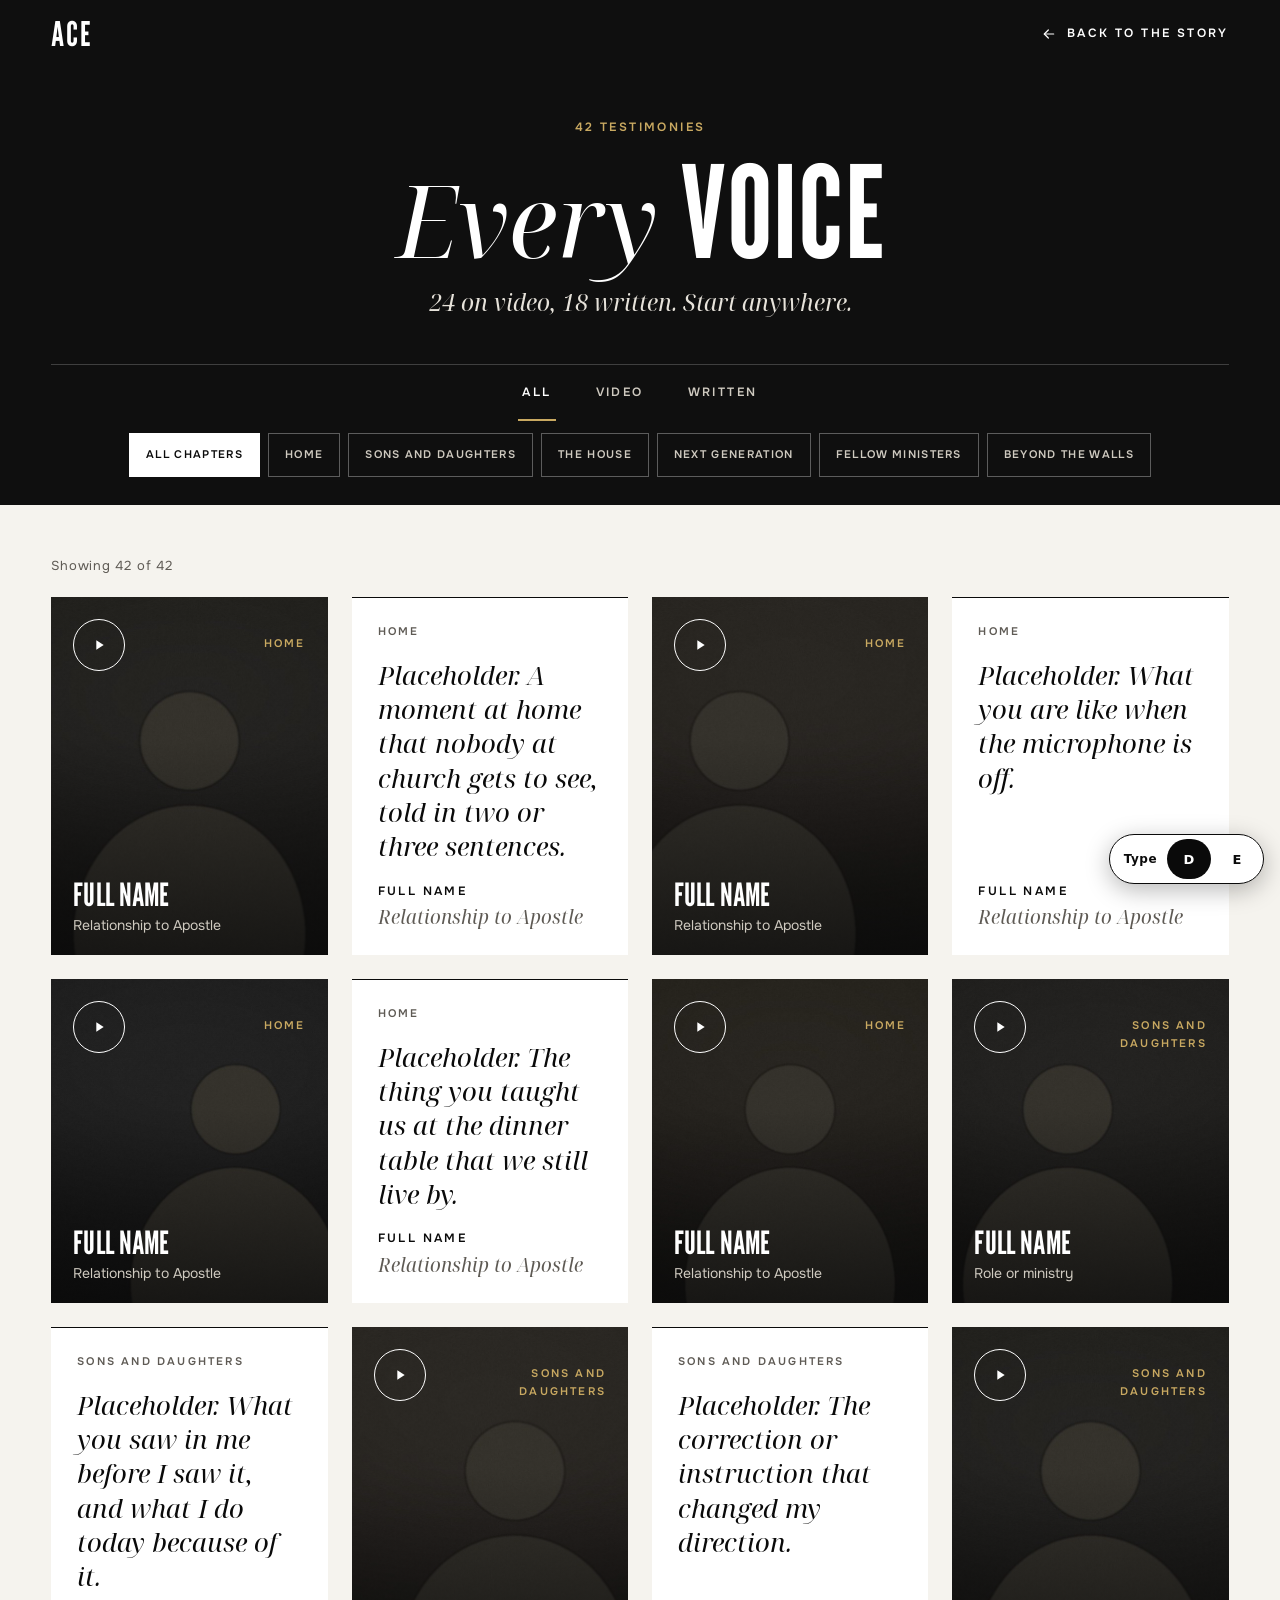
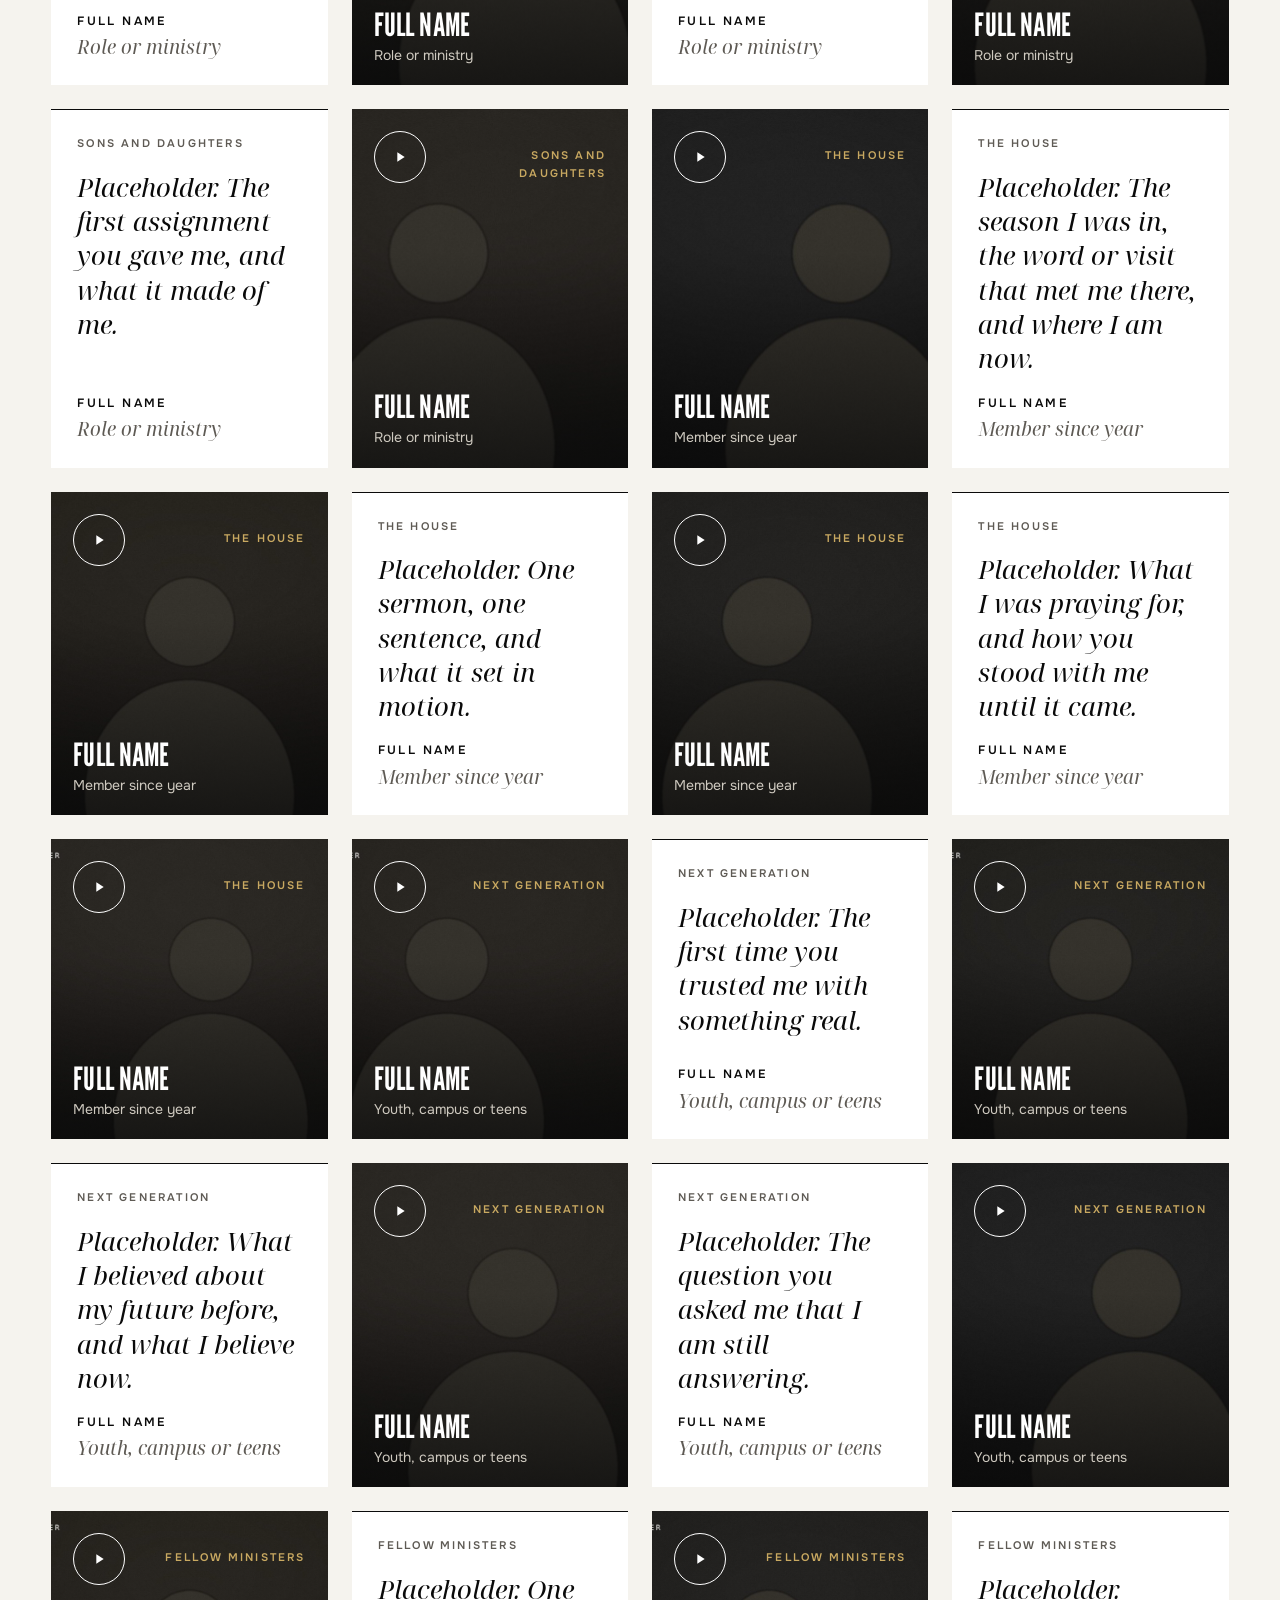
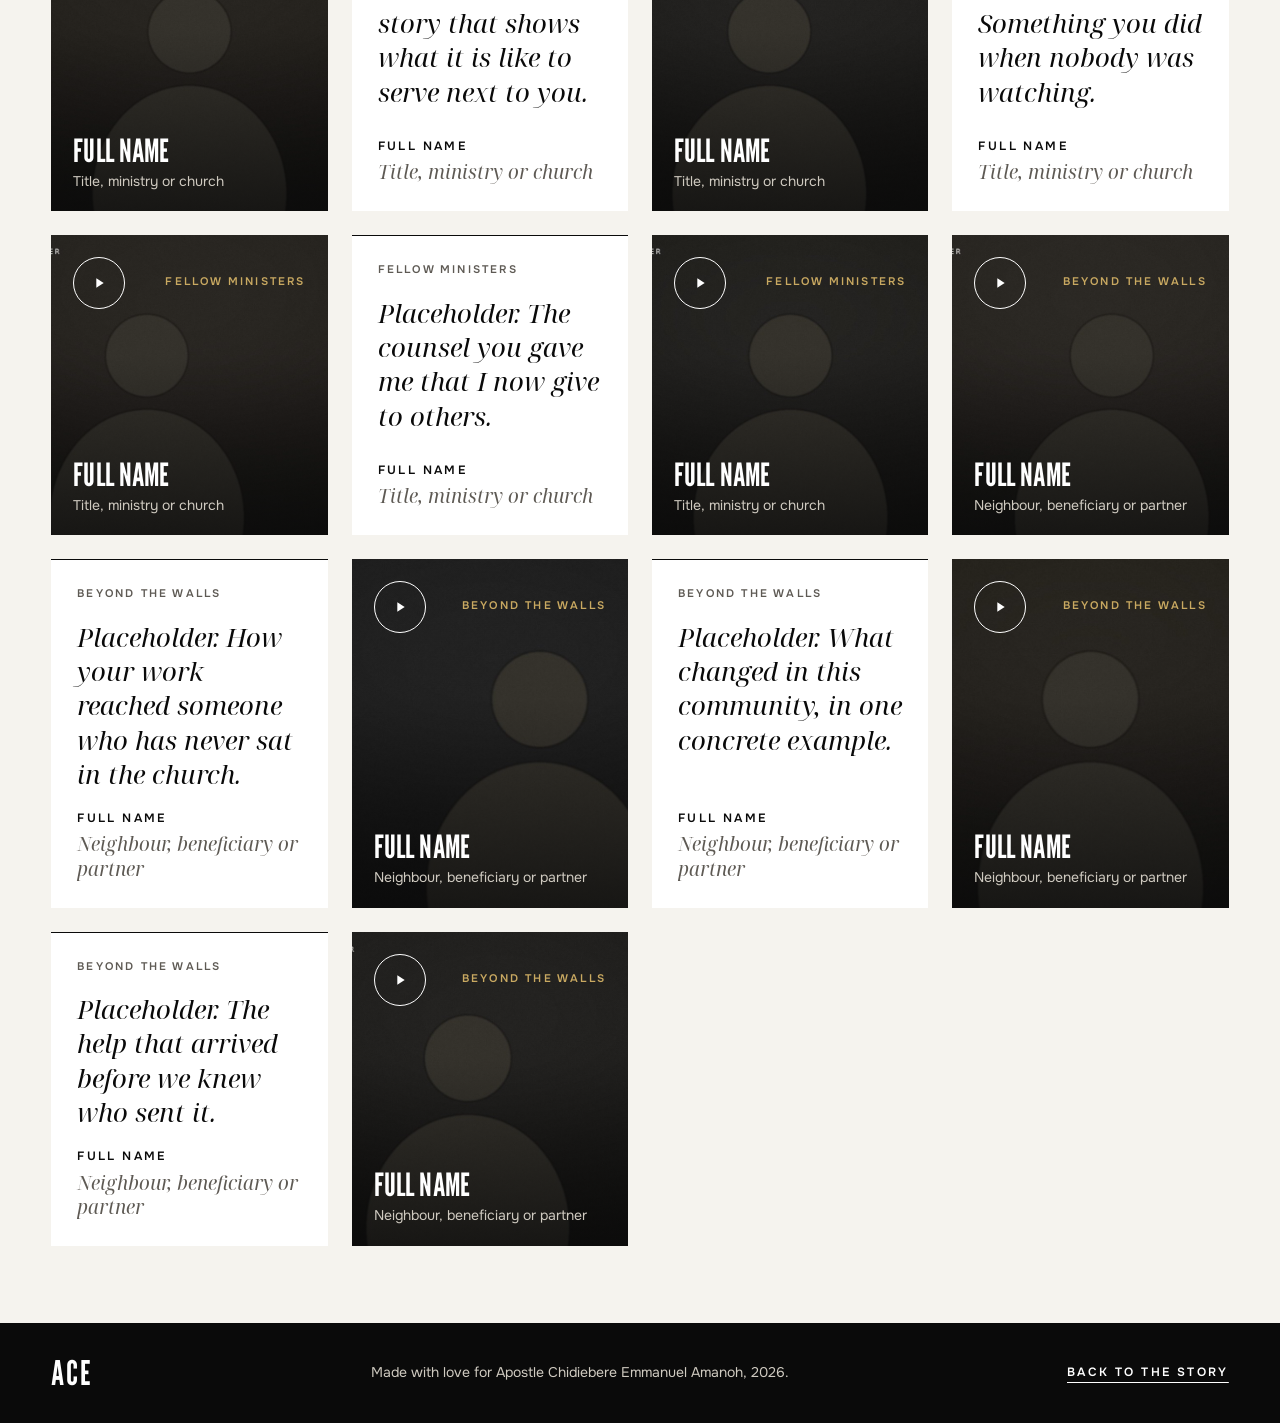
==== commit ec7047f6: "Chidi -> Chidiebere everywhere" ====
--- a/voices.html
+++ b/voices.html
@@ -1,65 +1,77 @@
 <!doctype html>
 <html lang="en" data-type="d">
+
 <head>
-<meta charset="utf-8">
-<meta name="viewport" content="width=device-width, initial-scale=1, viewport-fit=cover">
-<title>Every voice · Apostle Chidi Emmanuel Amanoh</title>
-<meta name="description" content="Every video and written testimony in the birthday tribute to Apostle Chidi Emmanuel Amanoh.">
-<meta name="theme-color" content="#0A0A0A">
-<link rel="icon" href="assets/img/favicon.svg" type="image/svg+xml">
-<link rel="stylesheet" href="css/fonts.css">
-<link rel="stylesheet" href="css/styles.css">
-<script src="js/type-review.js"></script>
+  <meta charset="utf-8">
+  <meta name="viewport" content="width=device-width, initial-scale=1, viewport-fit=cover">
+  <title>Every voice · Apostle Chidiebere Emmanuel Amanoh</title>
+  <meta name="description"
+    content="Every video and written testimony in the birthday tribute to Apostle Chidiebere Emmanuel Amanoh.">
+  <meta name="theme-color" content="#0A0A0A">
+  <link rel="icon" href="assets/img/favicon.svg" type="image/svg+xml">
+  <link rel="stylesheet" href="css/fonts.css">
+  <link rel="stylesheet" href="css/styles.css">
+  <script src="js/type-review.js"></script>
 </head>
+
 <body class="page-voices">
-<a class="skip" href="#testimonies">Skip to the testimonies</a>
+  <a class="skip" href="#testimonies">Skip to the testimonies</a>
 
-<header class="voices-top">
-  <div class="site-header site-header--static">
-    <a class="monogram" href="index.html" aria-label="Back to the story" data-bind="honoree.initials">ACE</a>
-    <nav class="site-nav" aria-label="Site">
-      <a href="index.html"><svg aria-hidden="true" viewBox="0 0 24 24" width="16" height="16" fill="none" stroke="currentColor" stroke-width="1.8" stroke-linecap="round" stroke-linejoin="round"><path d="M19 12H5"></path><path d="M11 6l-6 6 6 6"></path></svg>Back to the story</a>
-    </nav>
-  </div>
+  <header class="voices-top">
+    <div class="site-header site-header--static">
+      <a class="monogram" href="index.html" aria-label="Back to the story" data-bind="honoree.initials">ACE</a>
+      <nav class="site-nav" aria-label="Site">
+        <a href="index.html"><svg aria-hidden="true" viewBox="0 0 24 24" width="16" height="16" fill="none"
+            stroke="currentColor" stroke-width="1.8" stroke-linecap="round" stroke-linejoin="round">
+            <path d="M19 12H5"></path>
+            <path d="M11 6l-6 6 6 6"></path>
+          </svg>Back to the story</a>
+      </nav>
+    </div>
 
-  <div class="voices-hero">
-    <div class="voices-hero__inner">
-      <p class="eyebrow eyebrow--gold"><span data-count-all></span> testimonies</p>
-      <h1 class="voices-hero__title"><span class="t-lead">Every</span> <span class="t-key">voice</span></h1>
-      <p class="voices-hero__line"><span data-count-video></span> on video, <span data-count-text></span> written. Start anywhere.</p>
-      <div class="filters">
-        <div class="tabs" role="group" aria-label="Filter by format">
-          <button class="tab" type="button" id="filter-all" data-type="all" aria-pressed="true">All</button>
-          <button class="tab" type="button" id="filter-video" data-type="video" aria-pressed="false">Video</button>
-          <button class="tab" type="button" id="filter-text" data-type="text" aria-pressed="false">Written</button>
+    <div class="voices-hero">
+      <div class="voices-hero__inner">
+        <p class="eyebrow eyebrow--gold"><span data-count-all></span> testimonies</p>
+        <h1 class="voices-hero__title"><span class="t-lead">Every</span> <span class="t-key">voice</span></h1>
+        <p class="voices-hero__line"><span data-count-video></span> on video, <span data-count-text></span> written.
+          Start anywhere.</p>
+        <div class="filters">
+          <div class="tabs" role="group" aria-label="Filter by format">
+            <button class="tab" type="button" id="filter-all" data-type="all" aria-pressed="true">All</button>
+            <button class="tab" type="button" id="filter-video" data-type="video" aria-pressed="false">Video</button>
+            <button class="tab" type="button" id="filter-text" data-type="text" aria-pressed="false">Written</button>
+          </div>
+          <div class="chips" role="group" aria-label="Filter by chapter" data-chips></div>
         </div>
-        <div class="chips" role="group" aria-label="Filter by chapter" data-chips></div>
       </div>
     </div>
-  </div>
-</header>
+  </header>
 
-<main class="voices" id="testimonies">
-  <div class="voices__inner">
-    <p class="voices__showing" data-showing aria-live="polite"></p>
-    <noscript><p class="noscript">This page needs JavaScript to show the testimonies. Please turn it on and reload.</p></noscript>
-    <div class="grid" data-grid></div>
-    <div class="empty" data-empty hidden>
-      <p>No testimonies match these filters yet.</p>
-      <button class="link" type="button" data-reset>Show all</button>
+  <main class="voices" id="testimonies">
+    <div class="voices__inner">
+      <p class="voices__showing" data-showing aria-live="polite"></p>
+      <noscript>
+        <p class="noscript">This page needs JavaScript to show the testimonies. Please turn it on and reload.</p>
+      </noscript>
+      <div class="grid" data-grid></div>
+      <div class="empty" data-empty hidden>
+        <p>No testimonies match these filters yet.</p>
+        <button class="link" type="button" data-reset>Show all</button>
+      </div>
     </div>
-  </div>
-</main>
+  </main>
 
-<footer class="site-footer">
-  <div class="site-footer__inner">
-    <span class="monogram" data-bind="honoree.initials">ACE</span>
-    <p>Made with love for <span data-bind="honoree.name">Apostle Chidi Emmanuel Amanoh</span>, <span data-bind="occasion.year">2026</span>.</p>
-    <a class="link" href="index.html">Back to the story</a>
-  </div>
-</footer>
+  <footer class="site-footer">
+    <div class="site-footer__inner">
+      <span class="monogram" data-bind="honoree.initials">ACE</span>
+      <p>Made with love for <span data-bind="honoree.name">Apostle Chidiebere Emmanuel Amanoh</span>, <span
+          data-bind="occasion.year">2026</span>.</p>
+      <a class="link" href="index.html">Back to the story</a>
+    </div>
+  </footer>
 
-<script src="js/content.js"></script>
-<script src="js/main.js"></script>
+  <script src="js/content.js"></script>
+  <script src="js/main.js"></script>
 </body>
+
 </html>
--- a/css/styles.css
+++ b/css/styles.css
@@ -217,8 +217,8 @@
 .hero {
   position: relative; overflow: hidden;
   display: flex; flex-direction: column; align-items: center; justify-content: center;
-  min-height: max(560px, 95vh);
-  min-height: max(560px, 95svh);
+  min-height: max(560px, 100vh);
+  min-height: max(560px, 100svh);
   padding: 120px var(--gutter) 112px;
   background: var(--night); color: var(--white); text-align: center;
 }
